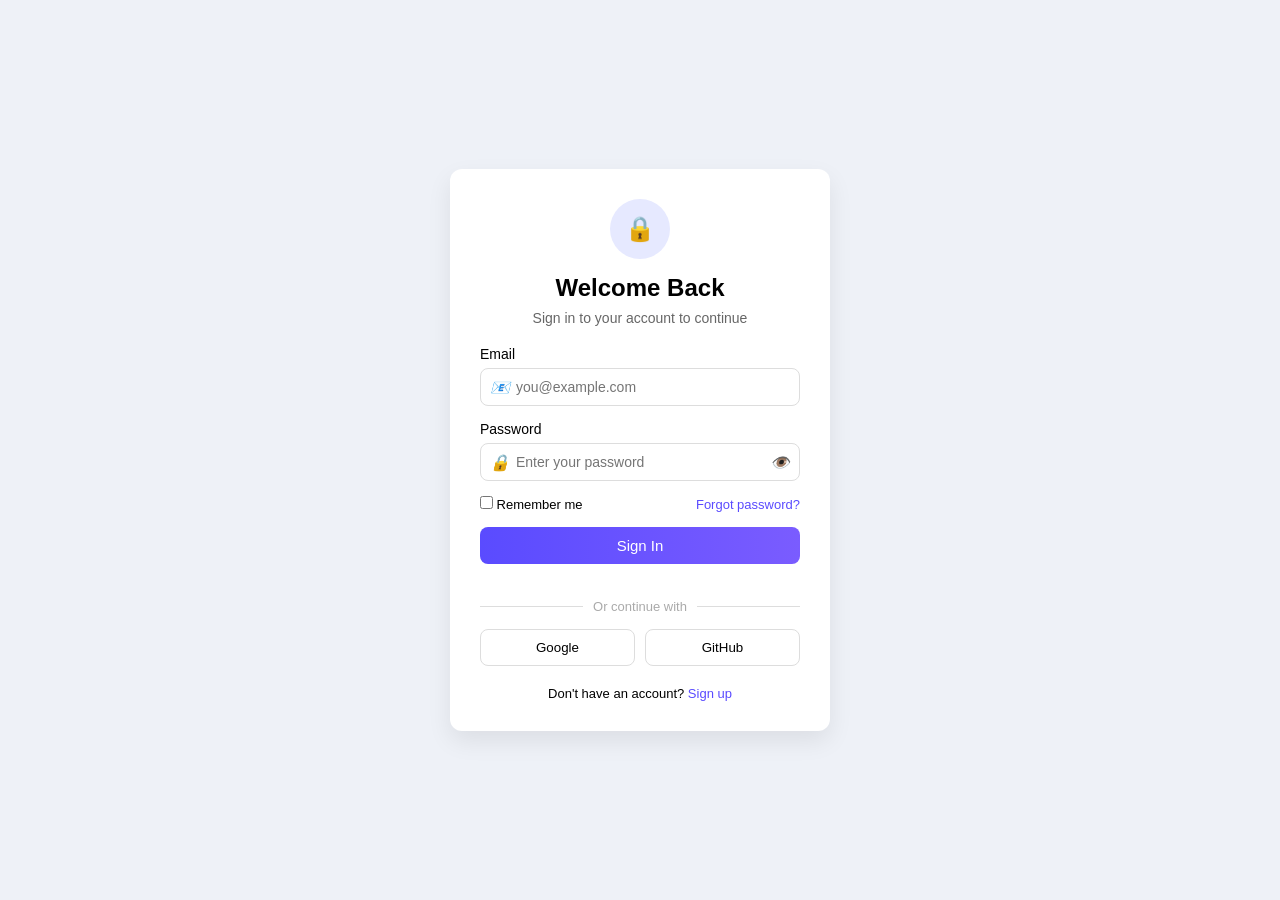
==== index.html @ e5cb54d6 "Add files via upload" ====
<!doctype html>
<html lang="en">
    <head>
        <meta charset="UTF-8" />
        <title>Home</title>

        <style>
            body {
                margin: 0;
                font-family: Arial;
            }

            .navbar {
                display: flex;
                justify-content: flex-end;
                align-items: center;
                padding: 15px 30px;
                background: #2563eb;
                color: white;
            }

            .user {
                margin-right: 20px;
            }

            .logout {
                padding: 8px 12px;
                border: none;
                border-radius: 6px;
                background: white;
                color: #2563eb;
                cursor: pointer;
            }

            .logout:hover {
                background: #ddd;
            }

            .content {
                text-align: center;
                margin-top: 100px;
            }
        </style>
    </head>

    <body>
        <div class="navbar">
            <div class="user" id="userEmail"></div>
            <button class="logout" onclick="logout()">Logout</button>
        </div>

        <div class="content">
            <h1>Welcome 🎉</h1>
        </div>

        <script>
            const user = localStorage.getItem("loggedInUser");

            if (!user) {
                window.location.href = "login.html";
            } else {
                document.getElementById("userEmail").innerText = user;
            }

            function logout() {
                localStorage.removeItem("loggedInUser");
                window.location.href = "login.html";
            }
        </script>
    </body>
</html>
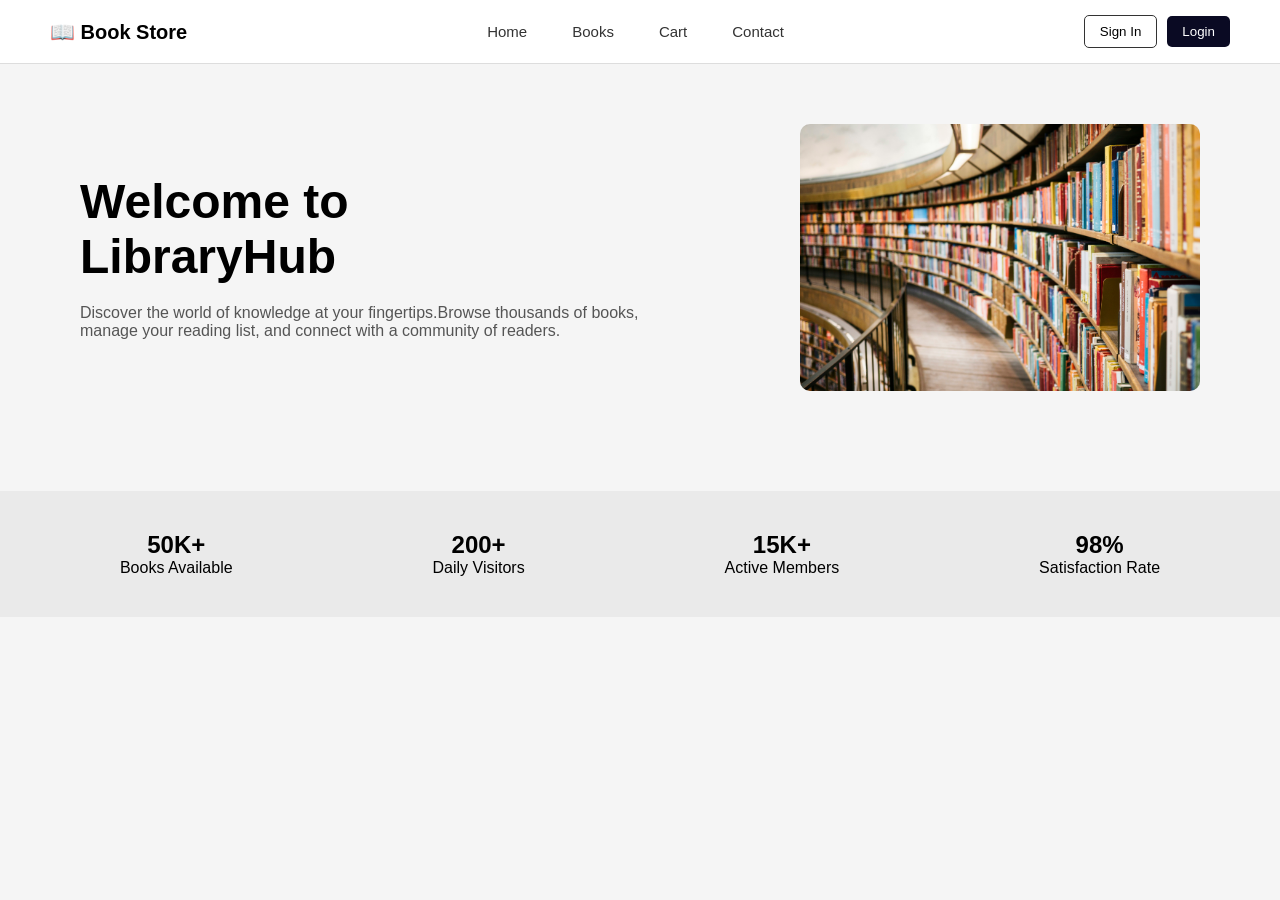
==== commit 9b020891: "Rename main.html to index.html" ====
--- a/index.html
+++ b/index.html
@@ -2,69 +2,185 @@
 <html lang="en">
     <head>
         <meta charset="UTF-8" />
-        <title>Home</title>
-
+        <meta name="viewport" content="width=device-width, initial-scale=1.0" />
+        <title>Book Stores</title>
         <style>
+            * {
+                margin: 0;
+                padding: 0;
+                box-sizing: border-box;
+                font-family: Arial, sans-serif;
+            }
             body {
-                margin: 0;
-                font-family: Arial;
+                background: #f5f5f5;
             }
-
             .navbar {
                 display: flex;
-                justify-content: flex-end;
+                justify-content: space-between;
                 align-items: center;
-                padding: 15px 30px;
-                background: #2563eb;
+                padding: 15px 50px;
+                background: #fff;
+                border-bottom: 1px solid #ddd;
+            }
+            .logo {
+                font-size: 20px;
+                font-weight: bold;
+            }
+            .nav-links {
+                display: flex;
+                gap: 25px;
+            }
+            .nav-links a {
+                text-decoration: none;
+                color: #333;
+                font-size: 15px;
+                transition: 0.3s;
+                padding: 5px 10px;
+                border-radius: 5px;
+            }
+            .nav-links a:hover {
+                background-color: grey;
                 color: white;
             }
-
-            .user {
-                margin-right: 20px;
+            .auth-buttons {
+                display: flex;
+                gap: 10px;
+                align-items: center;
             }
-
-            .logout {
-                padding: 8px 12px;
+            .btn {
+                padding: 8px 15px;
                 border: none;
-                border-radius: 6px;
-                background: white;
-                color: #2563eb;
                 cursor: pointer;
+                border-radius: 5px;
+                transition: 0.3s;
             }
-
-            .logout:hover {
-                background: #ddd;
+            .signin {
+                background: transparent;
+                border: 1px solid #333;
             }
-
-            .content {
+            .register {
+                background: #0a0a23;
+                color: white;
+            }
+            .logout-btn {
+                background: #ff4d4d;
+                color: white;
+            }
+            .logout-btn:hover {
+                background: #cc0000;
+            }
+            .hero {
+                display: flex;
+                justify-content: space-between;
+                align-items: center;
+                padding: 60px 80px;
+            }
+            .hero-text {
+                max-width: 50%;
+            }
+            .hero-text h1 {
+                font-size: 48px;
+                margin-bottom: 20px;
+            }
+            .hero-text p {
+                font-size: 16px;
+                color: #555;
+            }
+            .hero img {
+                width: 400px;
+                border-radius: 10px;
+            }
+            .stats {
+                display: flex;
+                justify-content: space-around;
+                align-items: center;
+                background-color: #eaeaea;
+                padding: 40px 20px;
+                margin-top: 40px;
                 text-align: center;
-                margin-top: 100px;
             }
         </style>
     </head>
-
     <body>
         <div class="navbar">
-            <div class="user" id="userEmail"></div>
-            <button class="logout" onclick="logout()">Logout</button>
+            <div class="logo">📖 Book Store</div>
+            <div class="nav-links">
+                <a href="#">Home</a>
+                <a href="book.html">Books</a>
+                <a href="cart.html">Cart</a>
+                <a href="contact.html">Contact</a>
+            </div>
+
+            <div class="auth-buttons" id="authArea">
+                <a href="login.html"
+                    ><button class="btn signin">Sign In</button></a
+                >
+                <a href="log.html"
+                    ><button class="btn register">Login</button></a
+                >
+            </div>
         </div>
 
-        <div class="content">
-            <h1>Welcome 🎉</h1>
+        <div class="hero">
+            <div class="hero-text">
+                <h1>
+                    Welcome to <br />
+                    LibraryHub
+                </h1>
+                <p>
+                    Discover the world of knowledge at your fingertips.Browse
+                    thousands of books, manage your reading list, and connect
+                    with a community of readers.
+                </p>
+            </div>
+            <img src="library.jfif" alt="Library Image" />
+        </div>
+
+        <div class="stats">
+            <div class="stat-box">
+                <h2>50K+</h2>
+                <p>Books Available</p>
+            </div>
+            <div class="stat-box">
+                <h2>200+</h2>
+                <p>Daily Visitors</p>
+            </div>
+            <div class="stat-box">
+                <h2>15K+</h2>
+                <p>Active Members</p>
+            </div>
+            <div class="stat-box">
+                <h2>98%</h2>
+                <p>Satisfaction Rate</p>
+            </div>
         </div>
 
         <script>
-            const user = localStorage.getItem("loggedInUser");
+            // This function runs every time the page loads
+            window.onload = function () {
+                const userEmail = localStorage.getItem("loggedInUser");
+                const authArea = document.getElementById("authArea");
 
-            if (!user) {
-                window.location.href = "login.html";
-            } else {
-                document.getElementById("userEmail").innerText = user;
-            }
+                if (userEmail) {
+                    // Update the UI to show the email and logout button
+                    authArea.innerHTML = `
+                        <div style="display:flex; align-items:center; gap:12px;">
+                            <span style="
+                                background:#2563eb; color:white;
+                                width: 32px; height: 32px; display: flex;
+                                align-items: center; justify-content: center;
+                                border-radius:50%; font-size:14px; font-weight: bold;
+                            ">${userEmail.charAt(0).toUpperCase()}</span>
+                            <span style="font-size:14px; color: #333; font-weight: bold;">${userEmail}</span>
+                            <button class="btn logout-btn" onclick="logout()">Logout</button>
+                        </div>
+                    `;
+                }
+            };
 
             function logout() {
                 localStorage.removeItem("loggedInUser");
-                window.location.href = "login.html";
+                window.location.reload(); // Refresh to show Sign In buttons again
             }
         </script>
     </body>
